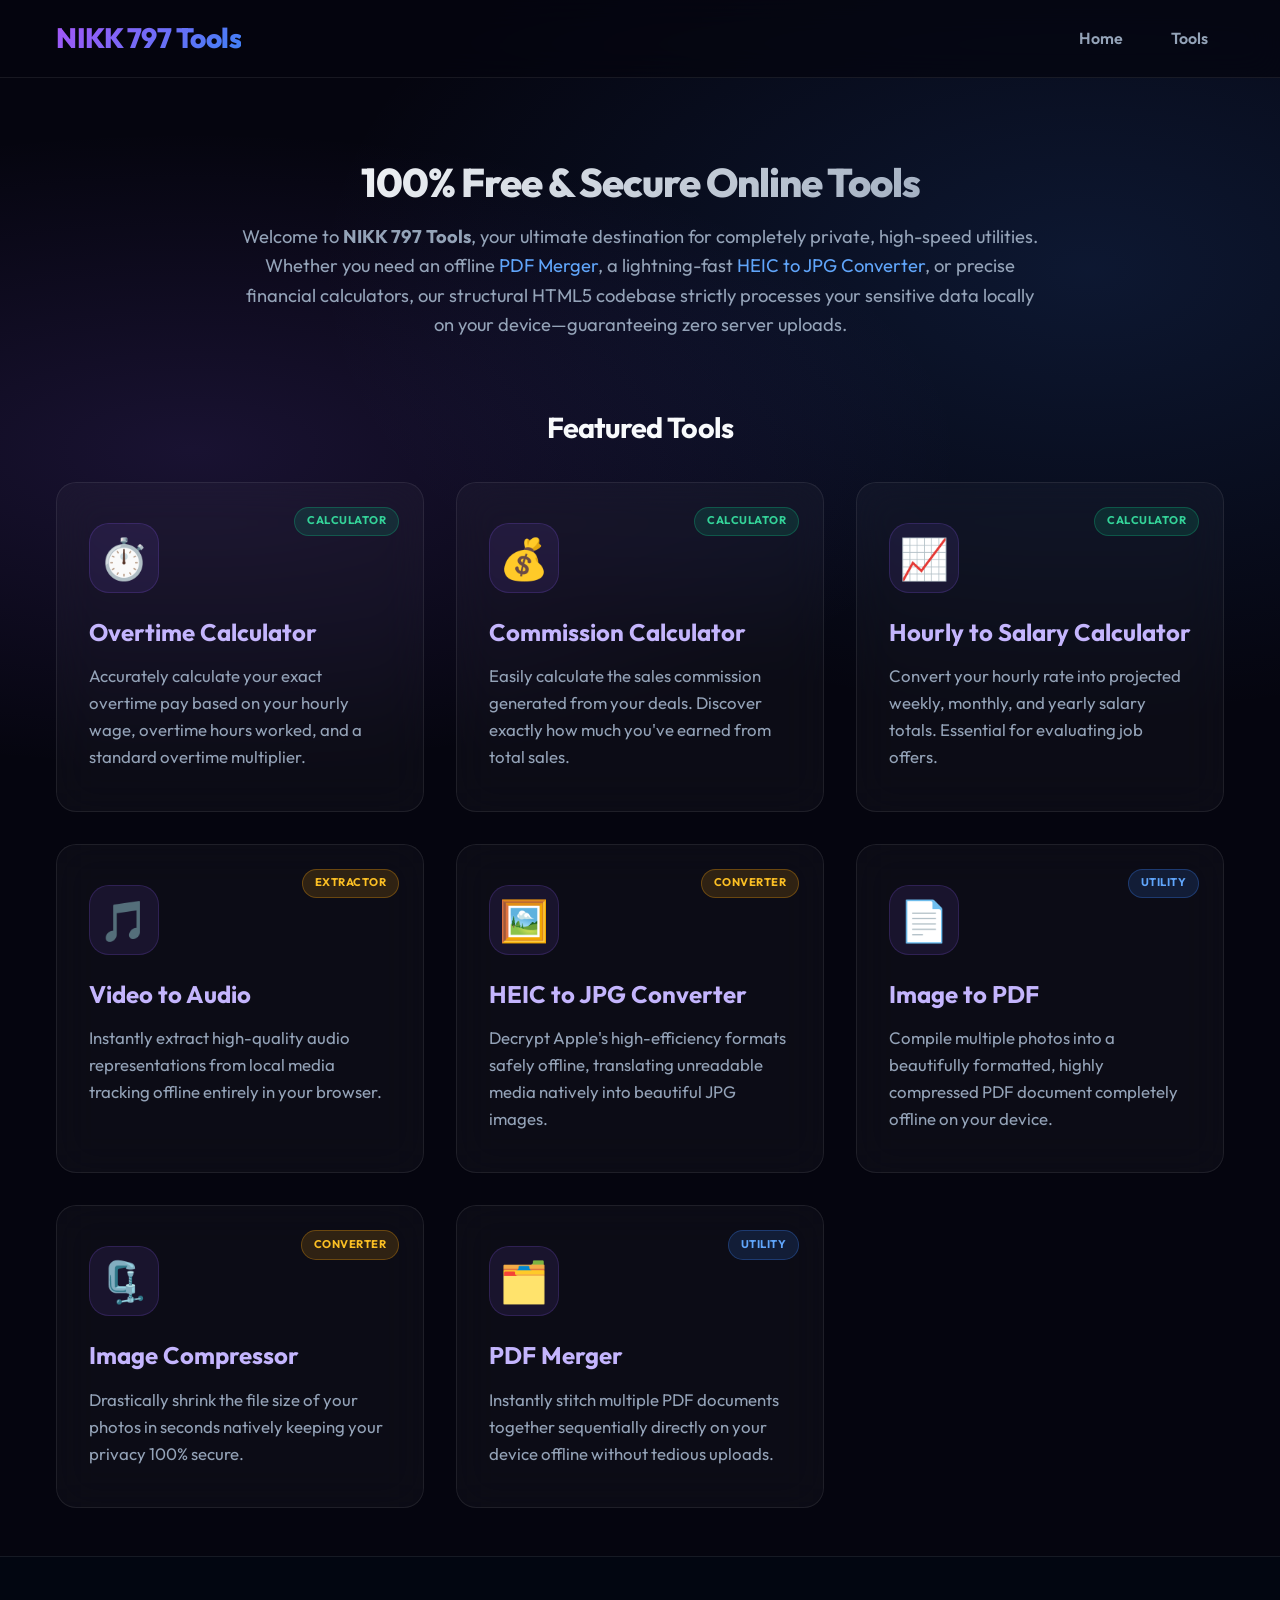
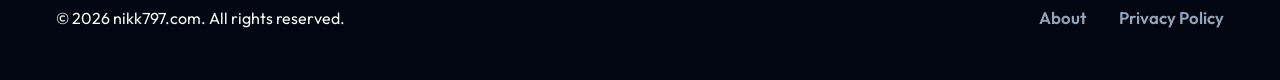
==== index.html @ 2b3e3b8f "feat: Add a new suite of web-based utility tools including various converters and calculators, and u" ====
<!DOCTYPE html>
<html lang="en">

<head>
    <meta charset="UTF-8">
    <meta name="viewport" content="width=device-width, initial-scale=1.0">
    <title>Free Online Financial Calculators & Media Tools | NIKK 797 Tools</title>
    <meta name="description"
        content="Free, fast, and 100% private online tools. Convert HEIC to JPG, extract video to audio, merge PDFs, compress images, and calculate hourly salaries entirely offline.">
    <link href="https://fonts.googleapis.com/css2?family=Outfit:wght@400;500;600;700;800&display=swap" rel="stylesheet">
    <link rel="stylesheet" href="css/styles.css">
    <link rel="icon" type="image/png" href="assets/favicon.png">
    <meta name="google-site-verification" content="NhEpedXs3ZH1ksvaYKp-4i3zHZicxryHQZaLmuGQlMc" />
</head>

<body>
    <header class="navbar">
        <div class="nav-container">
            <a href="index.html" class="logo">NIKK 797 Tools</a>
            <nav class="nav-links">
                <a href="index.html">Home</a>
                <a href="tools/index.html">Tools</a>
            </nav>
        </div>
    </header>

    <main>
        <section style="text-align: center; max-width: 800px; margin: 2rem auto 4rem auto;">
            <h1 style="font-size: 2.5rem; margin-bottom: 1rem;">100% Free & Secure Online Tools</h1>
            <p style="color: var(--text-muted); font-size: 1.15rem; line-height: 1.6;">Welcome to <strong>NIKK 797 Tools</strong>, your ultimate destination for completely private, high-speed utilities. Whether you need an offline <a href="tools/pdf-merger.html" style="color: #60a5fa;">PDF Merger</a>, a lightning-fast <a href="tools/heic-to-jpg.html" style="color: #60a5fa;">HEIC to JPG Converter</a>, or precise financial calculators, our structural HTML5 codebase strictly processes your sensitive data locally on your device—guaranteeing zero server uploads.</p>
        </section>

        <section>
            <h2 style="font-size: 1.8rem; margin-bottom: 1.5rem; text-align: center;">Featured Tools</h2>
            <div class="tools-grid">
                <a href="tools/overtime-calculator.html" class="card">
                    <span class="card-tag finance">Calculator</span>
                    <div class="card-icon">⏱️</div>
                    <h3>Overtime Calculator</h3>
                    <p>Accurately calculate your exact overtime pay based on your hourly wage, overtime hours worked,
                        and a standard overtime multiplier.</p>
                </a>
                <a href="tools/commission-calculator.html" class="card">
                    <span class="card-tag finance">Calculator</span>
                    <div class="card-icon">💰</div>
                    <h3>Commission Calculator</h3>
                    <p>Easily calculate the sales commission generated from your deals. Discover exactly how much you've
                        earned from total sales.</p>
                </a>
                <a href="tools/hourly-to-salary-calculator.html" class="card">
                    <span class="card-tag finance">Calculator</span>
                    <div class="card-icon">📈</div>
                    <h3>Hourly to Salary Calculator</h3>
                    <p>Convert your hourly rate into projected weekly, monthly, and yearly salary totals. Essential for
                        evaluating job offers.</p>
                </a>
                <a href="tools/video-to-audio.html" class="card">
                    <span class="card-tag media">Extractor</span>
                    <div class="card-icon">🎵</div>
                    <h3>Video to Audio</h3>
                    <p>Instantly extract high-quality audio representations from local media tracking offline entirely
                        in your browser.</p>
                </a>
                <a href="tools/heic-to-jpg.html" class="card">
                    <span class="card-tag media">Converter</span>
                    <div class="card-icon">🖼️</div>
                    <h3>HEIC to JPG Converter</h3>
                    <p>Decrypt Apple's high-efficiency formats safely offline, translating unreadable media natively
                        into beautiful JPG images.</p>
                </a>
                <a href="tools/image-to-pdf.html" class="card">
                    <span class="card-tag">Utility</span>
                    <div class="card-icon">📄</div>
                    <h3>Image to PDF</h3>
                    <p>Compile multiple photos into a beautifully formatted, highly compressed PDF document completely
                        offline on your device.</p>
                </a>
                <a href="tools/image-compressor.html" class="card">
                    <span class="card-tag media">Converter</span>
                    <div class="card-icon">🗜️</div>
                    <h3>Image Compressor</h3>
                    <p>Drastically shrink the file size of your photos in seconds natively keeping your privacy 100%
                        secure.</p>
                </a>
                <a href="tools/pdf-merger.html" class="card">
                    <span class="card-tag">Utility</span>
                    <div class="card-icon">🗂️</div>
                    <h3>PDF Merger</h3>
                    <p>Instantly stitch multiple PDF documents together sequentially directly on your device offline
                        without tedious uploads.</p>
                </a>
            </div>
        </section>
    </main>

    <footer class="footer">
        <div class="footer-content">
            <div>&copy; 2026 nikk797.com. All rights reserved.</div>
            <div class="footer-links">
                <a href="about.html">About</a>
                <a href="privacy.html">Privacy Policy</a>
            </div>
        </div>
    </footer>
</body>

</html>
---- css/styles.css ----
@import url('https://fonts.googleapis.com/css2?family=Outfit:wght@400;500;600;700;800&display=swap');

:root {
  --primary-color: #8b5cf6;
  --primary-hover: #7c3aed;
  --bg-color: #05050f;
  /* Very dark rich background */
  --text-main: #f8fafc;
  --text-muted: #94a3b8;
  --border-color: rgba(255, 255, 255, 0.08);
  --card-bg: rgba(255, 255, 255, 0.03);
  --radius: 20px;
  --shadow: 0 10px 30px -5px rgba(0, 0, 0, 0.5);
  --glass-shadow: 0 8px 32px 0 rgba(0, 0, 0, 0.3);
  --glow: 0 0 25px rgba(139, 92, 246, 0.35);
}

* {
  box-sizing: border-box;
  margin: 0;
  padding: 0;
}

body {
  font-family: 'Outfit', -apple-system, BlinkMacSystemFont, "Segoe UI", Roboto, sans-serif;
  background-color: var(--bg-color);
  background-image:
    radial-gradient(ellipse at 15% 50%, rgba(139, 92, 246, 0.15), transparent 50%),
    radial-gradient(ellipse at 85% 30%, rgba(59, 130, 246, 0.15), transparent 50%);
  background-attachment: fixed;
  color: var(--text-main);
  line-height: 1.6;
  display: flex;
  flex-direction: column;
  min-height: 100vh;
}

a {
  text-decoration: none;
  color: inherit;
}

/* Navbar */
.navbar {
  background: rgba(5, 5, 15, 0.7);
  backdrop-filter: blur(16px);
  -webkit-backdrop-filter: blur(16px);
  border-bottom: 1px solid var(--border-color);
  padding: 1rem 0;
  position: sticky;
  top: 0;
  z-index: 100;
}

.nav-container {
  max-width: 1200px;
  margin: 0 auto;
  padding: 0 1rem;
  display: flex;
  justify-content: space-between;
  align-items: center;
}

.logo {
  font-size: 1.75rem;
  font-weight: 800;
  background: linear-gradient(135deg, #a855f7, #3b82f6);
  -webkit-background-clip: text;
  background-clip: text;
  -webkit-text-fill-color: transparent;
  letter-spacing: -0.5px;
}

.nav-links {
  display: flex;
  gap: 1rem;
}

.nav-links a {
  font-weight: 600;
  color: var(--text-muted);
  transition: all 0.3s cubic-bezier(0.4, 0, 0.2, 1);
  padding: 0.5rem 1rem;
  border-radius: 12px;
}

.nav-links a:hover {
  color: var(--text-main);
  background: rgba(255, 255, 255, 0.08);
  transform: translateY(-2px);
}

/* Main Container */
main {
  flex: 1;
  max-width: 1200px;
  margin: 0 auto;
  padding: 3rem 1rem;
  width: 100%;
}

/* Typography */
h1 {
  font-size: 3.5rem;
  font-weight: 800;
  margin-bottom: 1rem;
  line-height: 1.2;
  letter-spacing: -0.025em;
  background: linear-gradient(135deg, #ffffff, #94a3b8);
  -webkit-background-clip: text;
  background-clip: text;
  -webkit-text-fill-color: transparent;
}

h2 {
  font-size: 2.25rem;
  font-weight: 700;
  margin-top: 2.5rem;
  margin-bottom: 1.5rem;
  letter-spacing: -0.025em;
  color: var(--text-main);
}

h3 {
  font-size: 1.5rem;
  font-weight: 700;
  margin-top: 2.5rem;
  margin-bottom: 1rem;
  color: #e2e8f0;
}

p {
  margin-bottom: 1.25rem;
  color: var(--text-muted);
  font-size: 1.1rem;
}

/* Grid Layout */
.tools-grid {
  display: grid;
  grid-template-columns: repeat(auto-fill, minmax(320px, 1fr));
  gap: 2rem;
  margin-top: 2rem;
}

/* Cards */
.card {
  background: var(--card-bg);
  backdrop-filter: blur(20px);
  -webkit-backdrop-filter: blur(20px);
  border: 1px solid var(--border-color);
  border-radius: var(--radius);
  padding: 2.5rem 2rem;
  transition: all 0.4s cubic-bezier(0.175, 0.885, 0.32, 1.275);
  display: block;
  position: relative;
  overflow: hidden;
}

.card::before {
  content: '';
  position: absolute;
  top: 0;
  left: 0;
  right: 0;
  height: 5px;
  background: linear-gradient(90deg, #8b5cf6, #3b82f6);
  opacity: 0;
  transition: opacity 0.3s ease;
}

.card:hover {
  transform: translateY(-10px) scale(1.02);
  box-shadow: var(--glass-shadow), var(--glow);
  border-color: rgba(139, 92, 246, 0.4);
}

.card:hover::before {
  opacity: 1;
}

.card-icon {
  font-size: 2.5rem;
  margin-bottom: 1.25rem;
  display: inline-flex;
  align-items: center;
  justify-content: center;
  width: 70px;
  height: 70px;
  background: rgba(139, 92, 246, 0.1);
  border: 1px solid rgba(139, 92, 246, 0.2);
  border-radius: 20px;
  line-height: 1;
  transition: all 0.4s cubic-bezier(0.175, 0.885, 0.32, 1.275);
}

.card:hover .card-icon {
  transform: scale(1.1) rotate(-8deg);
  background: rgba(139, 92, 246, 0.25);
  border-color: rgba(139, 92, 246, 0.4);
  box-shadow: 0 10px 25px rgba(139, 92, 246, 0.3);
}

.card-tag {
  position: absolute;
  top: 1.5rem;
  right: 1.5rem;
  padding: 0.3rem 0.75rem;
  font-size: 0.7rem;
  font-weight: 700;
  text-transform: uppercase;
  letter-spacing: 0.5px;
  border-radius: 50px;
  background: rgba(59, 130, 246, 0.15);
  color: #60a5fa;
  border: 1px solid rgba(59, 130, 246, 0.3);
  z-index: 10;
}

.card-tag.finance {
  background: rgba(16, 185, 129, 0.15);
  color: #34d399;
  border-color: rgba(16, 185, 129, 0.3);
}

.card-tag.media {
  background: rgba(245, 158, 11, 0.15);
  color: #fbbf24;
  border-color: rgba(245, 158, 11, 0.3);
}

.card h3 {
  margin-top: 0;
  color: #c4b5fd;
  margin-bottom: 0.75rem;
  font-size: 1.5rem;
}

.card p {
  margin-bottom: 0;
  font-size: 1.05rem;
  color: var(--text-muted);
}

/* Calculator UI */
.calculator-container {
  background: var(--card-bg);
  backdrop-filter: blur(20px);
  -webkit-backdrop-filter: blur(20px);
  border-radius: 28px;
  padding: 3.5rem 3rem;
  box-shadow: var(--glass-shadow);
  margin-bottom: 5rem;
  max-width: 650px;
  margin-left: auto;
  margin-right: auto;
  border: 1px solid var(--border-color);
  position: relative;
}

.form-group {
  margin-bottom: 2rem;
}

.form-group label {
  display: block;
  font-weight: 600;
  margin-bottom: 0.75rem;
  color: #f1f5f9;
  letter-spacing: 0.03em;
  font-size: 1.05rem;
}

.form-control {
  width: 100%;
  padding: 1.1rem 1.25rem;
  border: 2px solid rgba(255, 255, 255, 0.1);
  border-radius: 16px;
  font-size: 1.15rem;
  font-family: inherit;
  transition: all 0.3s cubic-bezier(0.4, 0, 0.2, 1);
  background-color: rgba(0, 0, 0, 0.3);
  color: white;
}

.form-control:focus {
  outline: none;
  background-color: rgba(0, 0, 0, 0.5);
  border-color: #8b5cf6;
  box-shadow: 0 0 0 5px rgba(139, 92, 246, 0.2);
  transform: translateY(-2px);
}

.form-control::placeholder {
  color: #475569;
}

.btn {
  display: inline-block;
  width: 100%;
  padding: 1.25rem 1.5rem;
  background: linear-gradient(135deg, #8b5cf6, #3b82f6);
  color: white;
  border: none;
  border-radius: 16px;
  font-size: 1.25rem;
  font-weight: 700;
  cursor: pointer;
  transition: all 0.3s cubic-bezier(0.175, 0.885, 0.32, 1.275);
  text-align: center;
  margin-top: 1rem;
  box-shadow: 0 4px 15px rgba(59, 130, 246, 0.4);
  letter-spacing: 0.5px;
}

.btn:hover {
  transform: translateY(-4px) scale(1.02);
  box-shadow: 0 10px 25px rgba(139, 92, 246, 0.6);
}

.btn:active {
  transform: translateY(2px) scale(0.98);
}

.result-box {
  margin-top: 3rem;
  padding: 2.5rem;
  background: linear-gradient(135deg, rgba(139, 92, 246, 0.1), rgba(59, 130, 246, 0.1));
  border: 1px solid rgba(139, 92, 246, 0.3);
  border-radius: 20px;
  text-align: center;
  position: relative;
  overflow: hidden;
}

.result-box::after {
  content: '';
  position: absolute;
  top: -50%;
  left: -50%;
  width: 200%;
  height: 200%;
  background: radial-gradient(circle, rgba(255, 255, 255, 0.1) 0%, transparent 60%);
  opacity: 0.5;
  pointer-events: none;
}

.result-box h4 {
  color: #c4b5fd;
  font-size: 1.1rem;
  text-transform: uppercase;
  letter-spacing: 0.15em;
  margin-bottom: 0.75rem;
  font-weight: 700;
}

.result-value {
  font-size: 3.5rem;
  font-weight: 800;
  background: linear-gradient(135deg, #a855f7, #60a5fa);
  -webkit-background-clip: text;
  background-clip: text;
  -webkit-text-fill-color: transparent;
  letter-spacing: -1px;
  text-shadow: 0 0 40px rgba(168, 85, 247, 0.5);
}

/* Results Grid For Specific Tools (Hourly/Salary) */
.result-grid {
  display: grid;
  grid-template-columns: repeat(3, 1fr);
  gap: 1.5rem;
  margin-top: 3rem;
}

.result-card {
  padding: 1.75rem 1rem;
  background: rgba(255, 255, 255, 0.03);
  border: 1px solid rgba(255, 255, 255, 0.08);
  border-radius: 20px;
  text-align: center;
  transition: all 0.4s cubic-bezier(0.175, 0.885, 0.32, 1.275);
}

.result-card:hover {
  background: rgba(139, 92, 246, 0.08);
  border-color: rgba(139, 92, 246, 0.3);
  transform: translateY(-5px) scale(1.02);
  box-shadow: 0 10px 25px rgba(0, 0, 0, 0.3);
}

.result-card h4 {
  color: #94a3b8;
  font-size: 0.95rem;
  text-transform: uppercase;
  letter-spacing: 0.1em;
  margin-bottom: 0.75rem;
  font-weight: 700;
}

.result-card .sub-value {
  font-size: 1.75rem;
  font-weight: 800;
  color: #e2e8f0;
}

.result-card.featured {
  background: linear-gradient(135deg, rgba(139, 92, 246, 0.15), rgba(59, 130, 246, 0.15));
  border-color: rgba(139, 92, 246, 0.4);
  transform: scale(1.05);
}

.result-card.featured:hover {
  transform: translateY(-5px) scale(1.08);
}

.result-card.featured h4 {
  color: #c4b5fd;
}

.result-card.featured .sub-value {
  background: linear-gradient(135deg, #a855f7, #60a5fa);
  -webkit-background-clip: text;
  background-clip: text;
  -webkit-text-fill-color: transparent;
  font-size: 2.25rem;
}


/* Content Section Styling */
.content-section {
  max-width: 800px;
  margin: 0 auto 5rem auto;
}

.content-section ul,
.content-section ol {
  margin-left: 2rem;
  margin-bottom: 2rem;
  color: var(--text-muted);
}

.content-section li {
  margin-bottom: 0.75rem;
  line-height: 1.8;
  font-size: 1.1rem;
}

.content-section li::marker {
  color: #8b5cf6;
  font-weight: bold;
}

.alert-box {
  padding: 1.75rem;
  border-radius: 16px;
  background: linear-gradient(to right, rgba(139, 92, 246, 0.15), rgba(0, 0, 0, 0));
  border-left: 5px solid #8b5cf6;
  margin-bottom: 2.5rem;
  font-size: 1.1rem;
  color: #e2e8f0;
}

/* FAQ Accordion Look */
.faq-container {
  max-width: 800px;
  margin: 0 auto;
}

.faq-item {
  margin-bottom: 1.5rem;
  padding: 2rem;
  border: 1px solid var(--border-color);
  border-radius: 20px;
  background: var(--card-bg);
  transition: all 0.3s cubic-bezier(0.4, 0, 0.2, 1);
}

.faq-item:hover {
  background: rgba(255, 255, 255, 0.05);
  border-color: rgba(139, 92, 246, 0.3);
  transform: translateX(8px);
  box-shadow: -5px 10px 20px rgba(0, 0, 0, 0.2);
}

.faq-question {
  font-weight: 800;
  font-size: 1.25rem;
  margin-bottom: 1rem;
  color: #f8fafc;
}

.faq-answer {
  color: #94a3b8;
  margin-bottom: 0;
  line-height: 1.8;
  font-size: 1.05rem;
}

/* Footer */
.footer {
  background: rgba(3, 7, 18, 0.9);
  border-top: 1px solid var(--border-color);
  padding: 3rem 0;
  margin-top: auto;
}

.footer-content {
  max-width: 1200px;
  margin: 0 auto;
  padding: 0 1rem;
  display: flex;
  justify-content: space-between;
  align-items: center;
  flex-wrap: wrap;
  gap: 1.5rem;
}

.footer-links {
  display: flex;
  gap: 2rem;
}

.footer-links a {
  color: var(--text-muted);
  font-size: 1.05rem;
  font-weight: 600;
  transition: color 0.2s ease;
}

.footer-links a:hover {
  color: #c4b5fd;
}

/* Responsive */
@media (max-width: 768px) {
  h1 {
    font-size: 2.5rem;
  }

  h2 {
    font-size: 1.85rem;
  }

  .calculator-container {
    padding: 2.5rem 1.5rem;
  }

  .result-grid {
    grid-template-columns: 1fr;
  }

  .footer-content {
    flex-direction: column;
    text-align: center;
  }

  .result-card.featured {
    transform: scale(1);
  }

  .result-card.featured:hover {
    transform: translateY(-5px);
  }
}

/* Drag and Drop Zone */
.drop-zone {
  width: 100%;
  padding: 4rem 2rem;
  border: 2px dashed rgba(255, 255, 255, 0.2);
  border-radius: 20px;
  background: rgba(0, 0, 0, 0.2);
  text-align: center;
  transition: all 0.3s cubic-bezier(0.4, 0, 0.2, 1);
  cursor: pointer;
  position: relative;
  overflow: hidden;
}

.drop-zone:hover, .drop-zone.dragover {
  border-color: var(--primary-color);
  background: rgba(139, 92, 246, 0.1);
  transform: translateY(-2px);
}

.drop-zone-icon {
  font-size: 3.5rem;
  color: var(--primary-color);
  margin-bottom: 1rem;
}

.drop-zone-text {
  font-size: 1.25rem;
  color: var(--text-main);
  margin-bottom: 0.5rem;
  font-weight: 700;
}

.drop-zone-hint {
  font-size: 1rem;
  color: var(--text-muted);
}

.file-info {
  display: flex;
  align-items: center;
  justify-content: center;
  gap: 1.5rem;
  padding: 1.5rem;
  background: rgba(139, 92, 246, 0.1);
  border: 1px solid rgba(139, 92, 246, 0.3);
  border-radius: 16px;
  margin-top: 2rem;
}

.file-name {
  font-weight: 700;
  color: #e2e8f0;
  word-break: break-all;
  font-size: 1.1rem;
}

.file-size {
  color: #94a3b8;
  font-size: 1rem;
  background: rgba(0,0,0,0.3);
  padding: 0.25rem 0.75rem;
  border-radius: 12px;
}

/* Spinner */
.spinner {
  width: 48px;
  height: 48px;
  border: 4px solid rgba(139, 92, 246, 0.2);
  border-top-color: var(--primary-color);
  border-radius: 50%;
  animation: spin 1s linear infinite;
  margin: 0 auto 1.5rem auto;
}

@keyframes spin {
  to { transform: rotate(360deg); }
}
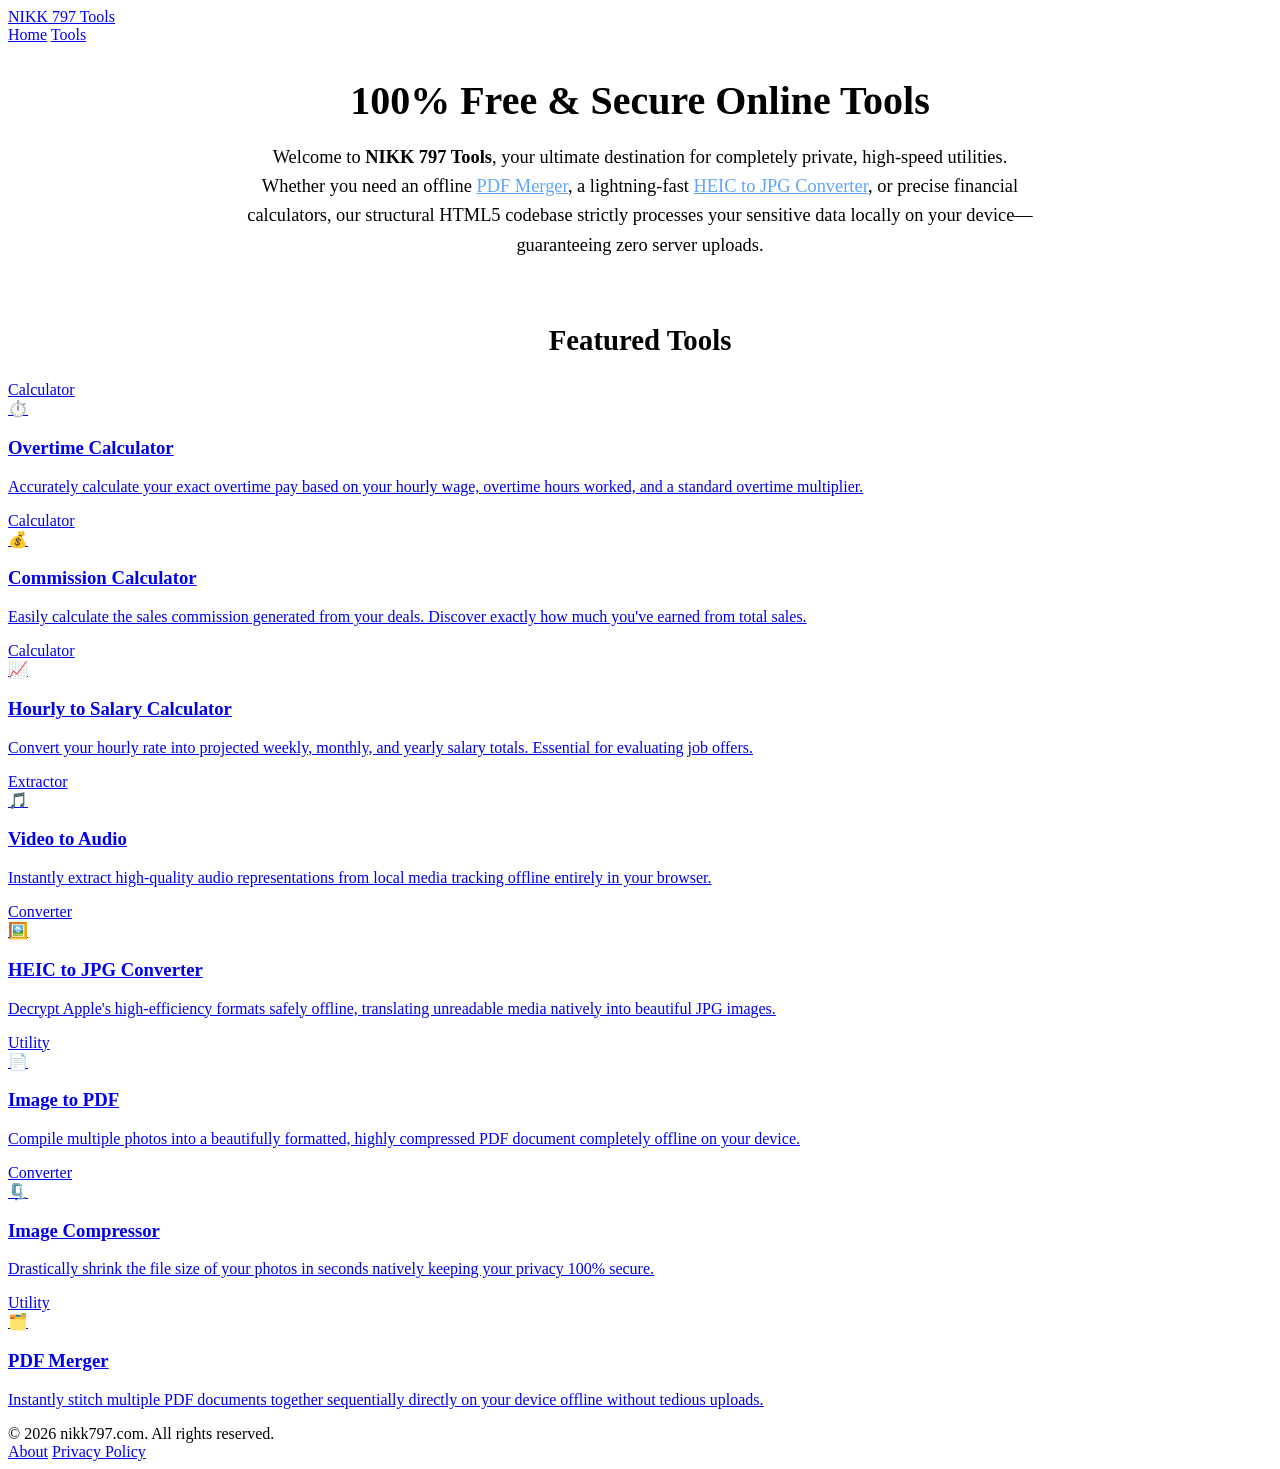
==== commit 9886fa4c: "feat: add new web tools, stylesheet, and update main index page" ====
--- a/index.html
+++ b/index.html
@@ -8,7 +8,7 @@
     <meta name="description"
         content="Free, fast, and 100% private online tools. Convert HEIC to JPG, extract video to audio, merge PDFs, compress images, and calculate hourly salaries entirely offline.">
     <link href="https://fonts.googleapis.com/css2?family=Outfit:wght@400;500;600;700;800&display=swap" rel="stylesheet">
-    <link rel="stylesheet" href="css/styles.css">
+    <link rel="stylesheet" href="css/styles.cssop">
     <link rel="icon" type="image/png" href="assets/favicon.png">
     <meta name="google-site-verification" content="NhEpedXs3ZH1ksvaYKp-4i3zHZicxryHQZaLmuGQlMc" />
 </head>
@@ -27,7 +27,13 @@
     <main>
         <section style="text-align: center; max-width: 800px; margin: 2rem auto 4rem auto;">
             <h1 style="font-size: 2.5rem; margin-bottom: 1rem;">100% Free & Secure Online Tools</h1>
-            <p style="color: var(--text-muted); font-size: 1.15rem; line-height: 1.6;">Welcome to <strong>NIKK 797 Tools</strong>, your ultimate destination for completely private, high-speed utilities. Whether you need an offline <a href="tools/pdf-merger.html" style="color: #60a5fa;">PDF Merger</a>, a lightning-fast <a href="tools/heic-to-jpg.html" style="color: #60a5fa;">HEIC to JPG Converter</a>, or precise financial calculators, our structural HTML5 codebase strictly processes your sensitive data locally on your device—guaranteeing zero server uploads.</p>
+            <p style="color: var(--text-muted); font-size: 1.15rem; line-height: 1.6;">Welcome to <strong>NIKK 797
+                    Tools</strong>, your ultimate destination for completely private, high-speed utilities. Whether you
+                need an offline <a href="tools/pdf-merger.html" style="color: #60a5fa;">PDF Merger</a>, a lightning-fast
+                <a href="tools/heic-to-jpg.html" style="color: #60a5fa;">HEIC to JPG Converter</a>, or precise financial
+                calculators, our structural HTML5 codebase strictly processes your sensitive data locally on your
+                device—guaranteeing zero server uploads.
+            </p>
         </section>
 
         <section>
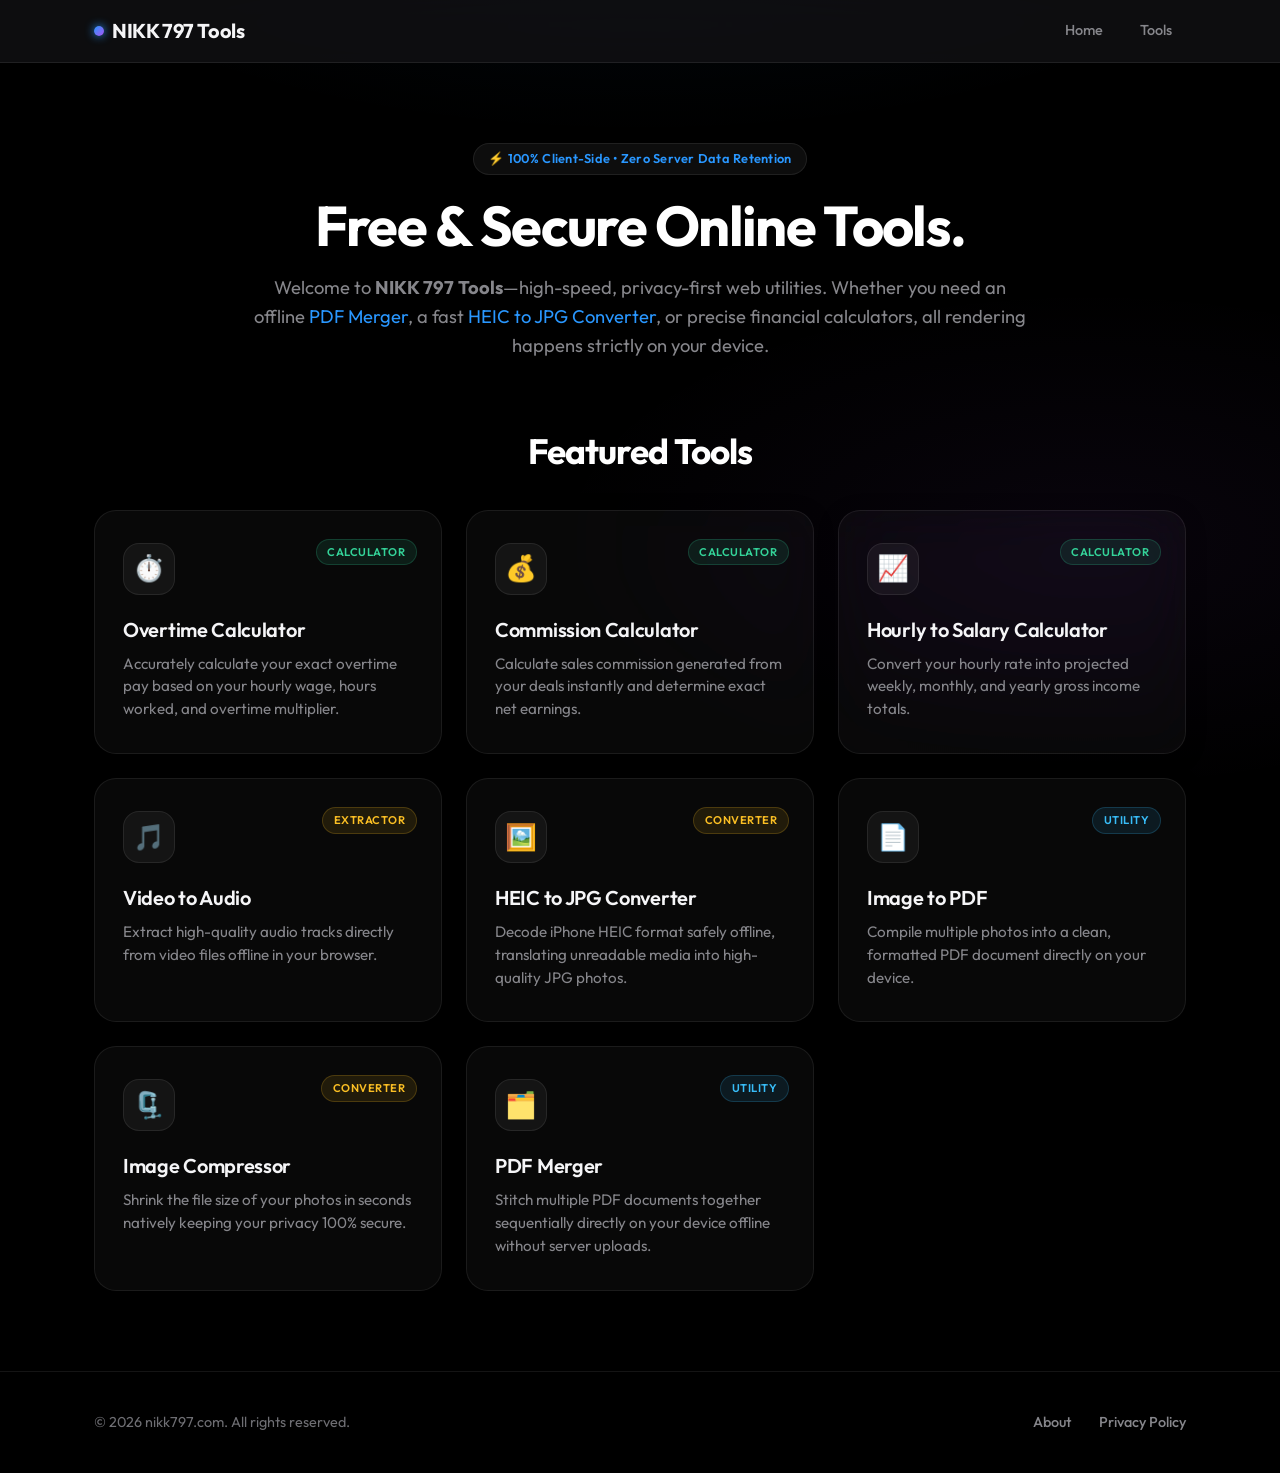
==== commit 3bbbf18d: "fix: correct stylesheet path and update landing page content" ====
--- a/index.html
+++ b/index.html
@@ -8,7 +8,7 @@
     <meta name="description"
         content="Free, fast, and 100% private online tools. Convert HEIC to JPG, extract video to audio, merge PDFs, compress images, and calculate hourly salaries entirely offline.">
     <link href="https://fonts.googleapis.com/css2?family=Outfit:wght@400;500;600;700;800&display=swap" rel="stylesheet">
-    <link rel="stylesheet" href="css/styles.cssop">
+    <link rel="stylesheet" href="css/styles.css">
     <link rel="icon" type="image/png" href="assets/favicon.png">
     <meta name="google-site-verification" content="NhEpedXs3ZH1ksvaYKp-4i3zHZicxryHQZaLmuGQlMc" />
 </head>
@@ -25,75 +25,64 @@
     </header>
 
     <main>
-        <section style="text-align: center; max-width: 800px; margin: 2rem auto 4rem auto;">
-            <h1 style="font-size: 2.5rem; margin-bottom: 1rem;">100% Free & Secure Online Tools</h1>
-            <p style="color: var(--text-muted); font-size: 1.15rem; line-height: 1.6;">Welcome to <strong>NIKK 797
-                    Tools</strong>, your ultimate destination for completely private, high-speed utilities. Whether you
-                need an offline <a href="tools/pdf-merger.html" style="color: #60a5fa;">PDF Merger</a>, a lightning-fast
-                <a href="tools/heic-to-jpg.html" style="color: #60a5fa;">HEIC to JPG Converter</a>, or precise financial
-                calculators, our structural HTML5 codebase strictly processes your sensitive data locally on your
-                device—guaranteeing zero server uploads.
+        <section style="text-align: center; max-width: 780px; margin: 2rem auto 4rem auto;">
+            <div class="hero-tag">⚡ 100% Client-Side • Zero Server Data Retention</div>
+            <h1>Free & Secure Online Tools.</h1>
+            <p style="font-size: 1.15rem; line-height: 1.6; color: var(--text-muted);">
+                Welcome to <strong>NIKK 797 Tools</strong>—high-speed, privacy-first web utilities. Whether you need an offline <a href="tools/pdf-merger.html" style="color: var(--accent-blue);">PDF Merger</a>, a fast <a href="tools/heic-to-jpg.html" style="color: var(--accent-blue);">HEIC to JPG Converter</a>, or precise financial calculators, all rendering happens strictly on your device.
             </p>
         </section>
 
         <section>
-            <h2 style="font-size: 1.8rem; margin-bottom: 1.5rem; text-align: center;">Featured Tools</h2>
+            <h2 style="margin-bottom: 1.5rem; text-align: center;">Featured Tools</h2>
             <div class="tools-grid">
                 <a href="tools/overtime-calculator.html" class="card">
                     <span class="card-tag finance">Calculator</span>
                     <div class="card-icon">⏱️</div>
                     <h3>Overtime Calculator</h3>
-                    <p>Accurately calculate your exact overtime pay based on your hourly wage, overtime hours worked,
-                        and a standard overtime multiplier.</p>
+                    <p>Accurately calculate your exact overtime pay based on your hourly wage, hours worked, and overtime multiplier.</p>
                 </a>
                 <a href="tools/commission-calculator.html" class="card">
                     <span class="card-tag finance">Calculator</span>
                     <div class="card-icon">💰</div>
                     <h3>Commission Calculator</h3>
-                    <p>Easily calculate the sales commission generated from your deals. Discover exactly how much you've
-                        earned from total sales.</p>
+                    <p>Calculate sales commission generated from your deals instantly and determine exact net earnings.</p>
                 </a>
                 <a href="tools/hourly-to-salary-calculator.html" class="card">
                     <span class="card-tag finance">Calculator</span>
                     <div class="card-icon">📈</div>
                     <h3>Hourly to Salary Calculator</h3>
-                    <p>Convert your hourly rate into projected weekly, monthly, and yearly salary totals. Essential for
-                        evaluating job offers.</p>
+                    <p>Convert your hourly rate into projected weekly, monthly, and yearly gross income totals.</p>
                 </a>
                 <a href="tools/video-to-audio.html" class="card">
                     <span class="card-tag media">Extractor</span>
                     <div class="card-icon">🎵</div>
                     <h3>Video to Audio</h3>
-                    <p>Instantly extract high-quality audio representations from local media tracking offline entirely
-                        in your browser.</p>
+                    <p>Extract high-quality audio tracks directly from video files offline in your browser.</p>
                 </a>
                 <a href="tools/heic-to-jpg.html" class="card">
                     <span class="card-tag media">Converter</span>
                     <div class="card-icon">🖼️</div>
                     <h3>HEIC to JPG Converter</h3>
-                    <p>Decrypt Apple's high-efficiency formats safely offline, translating unreadable media natively
-                        into beautiful JPG images.</p>
+                    <p>Decode iPhone HEIC format safely offline, translating unreadable media into high-quality JPG photos.</p>
                 </a>
                 <a href="tools/image-to-pdf.html" class="card">
                     <span class="card-tag">Utility</span>
                     <div class="card-icon">📄</div>
                     <h3>Image to PDF</h3>
-                    <p>Compile multiple photos into a beautifully formatted, highly compressed PDF document completely
-                        offline on your device.</p>
+                    <p>Compile multiple photos into a clean, formatted PDF document directly on your device.</p>
                 </a>
                 <a href="tools/image-compressor.html" class="card">
                     <span class="card-tag media">Converter</span>
                     <div class="card-icon">🗜️</div>
                     <h3>Image Compressor</h3>
-                    <p>Drastically shrink the file size of your photos in seconds natively keeping your privacy 100%
-                        secure.</p>
+                    <p>Shrink the file size of your photos in seconds natively keeping your privacy 100% secure.</p>
                 </a>
                 <a href="tools/pdf-merger.html" class="card">
                     <span class="card-tag">Utility</span>
                     <div class="card-icon">🗂️</div>
                     <h3>PDF Merger</h3>
-                    <p>Instantly stitch multiple PDF documents together sequentially directly on your device offline
-                        without tedious uploads.</p>
+                    <p>Stitch multiple PDF documents together sequentially directly on your device offline without server uploads.</p>
                 </a>
             </div>
         </section>
--- a/css/styles.css
+++ b/css/styles.css
@@ -0,0 +1,684 @@
+@import url('https://fonts.googleapis.com/css2?family=Outfit:wght@400;500;600;700;800&display=swap');
+
+:root {
+  /* Apple-inspired Color Palette */
+  --bg-color: #000000;
+  --bg-surface: #0a0a0c;
+  --bg-elevated: #121215;
+  --bg-translucent: rgba(18, 18, 21, 0.75);
+  
+  --text-main: #f5f5f7;
+  --text-muted: #86868b;
+  --text-subtle: #6e6e73;
+  
+  --border-color: rgba(255, 255, 255, 0.08);
+  --border-hover: rgba(255, 255, 255, 0.18);
+  --border-strong: rgba(255, 255, 255, 0.25);
+  
+  --card-bg: rgba(255, 255, 255, 0.03);
+  --card-bg-hover: rgba(255, 255, 255, 0.055);
+  
+  --accent-primary: #0071e3;
+  --accent-primary-hover: #0077ed;
+  --accent-blue: #2997ff;
+  --accent-purple: #a855f7;
+  --accent-emerald: #34d399;
+  --accent-amber: #fbbf24;
+  --accent-sky: #38bdf8;
+  
+  /* Squircles & Radii */
+  --radius-sm: 10px;
+  --radius-md: 16px;
+  --radius-lg: 22px;
+  --radius-xl: 28px;
+  --radius-pill: 980px;
+
+  /* Easing Curves */
+  --spring-easing: cubic-bezier(0.16, 1, 0.3, 1);
+  --shadow-subtle: 0 4px 20px rgba(0, 0, 0, 0.3);
+  --shadow-elevated: 0 20px 40px -15px rgba(0, 0, 0, 0.6);
+  --shadow-glow: 0 0 40px rgba(41, 151, 255, 0.15);
+}
+
+* {
+  box-sizing: border-box;
+  margin: 0;
+  padding: 0;
+  -webkit-font-smoothing: antialiased;
+  -moz-osx-font-smoothing: grayscale;
+}
+
+body {
+  font-family: -apple-system, BlinkMacSystemFont, "SF Pro Display", "SF Pro Text", "Outfit", "Segoe UI", Roboto, sans-serif;
+  background-color: var(--bg-color);
+  background-image: 
+    radial-gradient(ellipse 80% 50% at 50% -20%, rgba(41, 151, 255, 0.08), transparent 70%),
+    radial-gradient(ellipse 60% 40% at 85% 60%, rgba(168, 85, 247, 0.05), transparent 70%);
+  background-attachment: fixed;
+  color: var(--text-main);
+  line-height: 1.5;
+  display: flex;
+  flex-direction: column;
+  min-height: 100vh;
+  overflow-x: hidden;
+}
+
+a {
+  text-decoration: none;
+  color: inherit;
+  transition: color 0.2s var(--spring-easing);
+}
+
+/* Translucent Glass Navbar */
+.navbar {
+  background: var(--bg-translucent);
+  backdrop-filter: saturate(180%) blur(20px);
+  -webkit-backdrop-filter: saturate(180%) blur(20px);
+  border-bottom: 1px solid var(--border-color);
+  padding: 0.85rem 0;
+  position: sticky;
+  top: 0;
+  z-index: 1000;
+  transition: background 0.3s ease;
+}
+
+.nav-container {
+  max-width: 1140px;
+  margin: 0 auto;
+  padding: 0 1.5rem;
+  display: flex;
+  justify-content: space-between;
+  align-items: center;
+}
+
+.logo {
+  font-size: 1.25rem;
+  font-weight: 700;
+  letter-spacing: -0.02em;
+  color: var(--text-main);
+  display: flex;
+  align-items: center;
+  gap: 0.5rem;
+}
+
+.logo::before {
+  content: '';
+  display: inline-block;
+  width: 10px;
+  height: 10px;
+  border-radius: 50%;
+  background: linear-gradient(135deg, var(--accent-blue), var(--accent-purple));
+  box-shadow: 0 0 10px var(--accent-blue);
+}
+
+.nav-links {
+  display: flex;
+  gap: 0.5rem;
+}
+
+.nav-links a {
+  font-size: 0.9rem;
+  font-weight: 500;
+  color: var(--text-muted);
+  padding: 0.4rem 0.9rem;
+  border-radius: var(--radius-pill);
+  transition: all 0.25s var(--spring-easing);
+}
+
+.nav-links a:hover {
+  color: var(--text-main);
+  background: rgba(255, 255, 255, 0.08);
+}
+
+/* Main Container */
+main {
+  flex: 1;
+  max-width: 1140px;
+  margin: 0 auto;
+  padding: 3rem 1.5rem 5rem 1.5rem;
+  width: 100%;
+}
+
+/* Apple Typography System */
+h1 {
+  font-size: clamp(2.2rem, 4.5vw, 3.5rem);
+  font-weight: 700;
+  letter-spacing: -0.03em;
+  line-height: 1.1;
+  color: #ffffff;
+  margin-bottom: 1rem;
+}
+
+h2 {
+  font-size: clamp(1.6rem, 3vw, 2.2rem);
+  font-weight: 700;
+  letter-spacing: -0.025em;
+  margin-top: 3rem;
+  margin-bottom: 1.25rem;
+  color: #ffffff;
+}
+
+h3 {
+  font-size: 1.25rem;
+  font-weight: 600;
+  letter-spacing: -0.015em;
+  color: var(--text-main);
+  margin-top: 1.5rem;
+  margin-bottom: 0.5rem;
+}
+
+p {
+  color: var(--text-muted);
+  font-size: 1.05rem;
+  line-height: 1.6;
+  margin-bottom: 1.25rem;
+}
+
+/* Apple Hero Tag Badge */
+.hero-tag {
+  display: inline-flex;
+  align-items: center;
+  gap: 0.5rem;
+  padding: 0.35rem 0.9rem;
+  font-size: 0.8rem;
+  font-weight: 600;
+  letter-spacing: 0.02em;
+  border-radius: var(--radius-pill);
+  background: rgba(255, 255, 255, 0.05);
+  border: 1px solid var(--border-color);
+  color: var(--accent-blue);
+  margin-bottom: 1.25rem;
+}
+
+/* Grid Layout */
+.tools-grid {
+  display: grid;
+  grid-template-columns: repeat(auto-fill, minmax(320px, 1fr));
+  gap: 1.5rem;
+  margin-top: 2rem;
+}
+
+/* Apple Squircle Cards */
+.card {
+  background: var(--card-bg);
+  backdrop-filter: blur(25px) saturate(190%);
+  -webkit-backdrop-filter: blur(25px) saturate(190%);
+  border: 1px solid var(--border-color);
+  border-radius: var(--radius-lg);
+  padding: 2rem 1.75rem;
+  transition: transform 0.4s var(--spring-easing), 
+              background-color 0.4s var(--spring-easing), 
+              border-color 0.4s var(--spring-easing), 
+              box-shadow 0.4s var(--spring-easing);
+  display: flex;
+  flex-direction: column;
+  position: relative;
+  overflow: hidden;
+  box-shadow: var(--shadow-subtle);
+}
+
+.card:hover {
+  transform: translateY(-4px) scale(1.005);
+  background: var(--card-bg-hover);
+  border-color: var(--border-hover);
+  box-shadow: var(--shadow-elevated);
+}
+
+.card-icon {
+  width: 52px;
+  height: 52px;
+  border-radius: var(--radius-md);
+  background: rgba(255, 255, 255, 0.05);
+  border: 1px solid var(--border-color);
+  font-size: 1.6rem;
+  display: inline-flex;
+  align-items: center;
+  justify-content: center;
+  margin-bottom: 1.25rem;
+  transition: transform 0.4s var(--spring-easing), background-color 0.4s ease;
+}
+
+.card:hover .card-icon {
+  transform: scale(1.08);
+  background: rgba(255, 255, 255, 0.08);
+  border-color: var(--border-strong);
+}
+
+/* Tag Pill Badges */
+.card-tag {
+  position: absolute;
+  top: 1.75rem;
+  right: 1.5rem;
+  padding: 0.25rem 0.65rem;
+  font-size: 0.7rem;
+  font-weight: 600;
+  text-transform: uppercase;
+  letter-spacing: 0.05em;
+  border-radius: var(--radius-pill);
+  background: rgba(56, 189, 248, 0.1);
+  color: var(--accent-sky);
+  border: 1px solid rgba(56, 189, 248, 0.2);
+}
+
+.card-tag.finance {
+  background: rgba(52, 211, 153, 0.1);
+  color: var(--accent-emerald);
+  border-color: rgba(52, 211, 153, 0.2);
+}
+
+.card-tag.media {
+  background: rgba(251, 191, 36, 0.1);
+  color: var(--accent-amber);
+  border-color: rgba(251, 191, 36, 0.2);
+}
+
+.card h3 {
+  margin-top: 0;
+  margin-bottom: 0.5rem;
+  font-size: 1.25rem;
+  color: var(--text-main);
+  font-weight: 600;
+  letter-spacing: -0.015em;
+}
+
+.card p {
+  margin-bottom: 0;
+  font-size: 0.95rem;
+  color: var(--text-muted);
+  line-height: 1.5;
+}
+
+/* Calculator & Tool Container */
+.calculator-container {
+  background: rgba(255, 255, 255, 0.025);
+  backdrop-filter: blur(30px) saturate(190%);
+  -webkit-backdrop-filter: blur(30px) saturate(190%);
+  border-radius: var(--radius-xl);
+  padding: 3rem 2.25rem;
+  box-shadow: var(--shadow-elevated);
+  margin: 0 auto 4rem auto;
+  max-width: 680px;
+  border: 1px solid var(--border-color);
+  position: relative;
+}
+
+.form-group {
+  margin-bottom: 1.75rem;
+}
+
+.form-group label {
+  display: block;
+  font-weight: 600;
+  margin-bottom: 0.6rem;
+  color: var(--text-main);
+  font-size: 0.95rem;
+  letter-spacing: -0.01em;
+}
+
+.form-control {
+  width: 100%;
+  padding: 0.85rem 1.1rem;
+  border: 1px solid var(--border-color);
+  border-radius: var(--radius-md);
+  font-size: 1.05rem;
+  font-family: inherit;
+  transition: all 0.25s var(--spring-easing);
+  background-color: rgba(255, 255, 255, 0.04);
+  color: var(--text-main);
+}
+
+.form-control:focus {
+  outline: none;
+  background-color: rgba(255, 255, 255, 0.08);
+  border-color: var(--accent-blue);
+  box-shadow: 0 0 0 4px rgba(41, 151, 255, 0.15);
+}
+
+.form-control::placeholder {
+  color: var(--text-subtle);
+}
+
+/* Apple Buttons */
+.btn {
+  display: inline-flex;
+  align-items: center;
+  justify-content: center;
+  gap: 0.5rem;
+  width: 100%;
+  padding: 0.9rem 1.75rem;
+  background: var(--accent-primary);
+  color: #ffffff;
+  border: none;
+  border-radius: var(--radius-pill);
+  font-size: 1.05rem;
+  font-weight: 600;
+  cursor: pointer;
+  transition: all 0.3s var(--spring-easing);
+  text-align: center;
+  margin-top: 1rem;
+  box-shadow: 0 4px 15px rgba(0, 113, 227, 0.35);
+  letter-spacing: -0.01em;
+}
+
+.btn:hover {
+  background: var(--accent-primary-hover);
+  transform: translateY(-2px);
+  box-shadow: 0 8px 25px rgba(0, 113, 227, 0.5);
+}
+
+.btn:active {
+  transform: scale(0.97);
+}
+
+/* Secondary Button Style */
+.btn-secondary {
+  background: rgba(255, 255, 255, 0.08) !important;
+  color: var(--text-main) !important;
+  border: 1px solid var(--border-color) !important;
+  box-shadow: none !important;
+}
+
+.btn-secondary:hover {
+  background: rgba(255, 255, 255, 0.14) !important;
+  border-color: var(--border-hover) !important;
+  transform: translateY(-2px);
+}
+
+/* Results Display Box */
+.result-box {
+  margin-top: 2.5rem;
+  padding: 2.25rem 1.75rem;
+  background: rgba(255, 255, 255, 0.025);
+  border: 1px solid var(--border-color);
+  border-radius: var(--radius-lg);
+  text-align: center;
+  position: relative;
+  overflow: hidden;
+}
+
+.result-box h4 {
+  color: var(--text-muted);
+  font-size: 0.85rem;
+  text-transform: uppercase;
+  letter-spacing: 0.12em;
+  margin-bottom: 0.5rem;
+  font-weight: 600;
+}
+
+.result-value {
+  font-size: clamp(2.4rem, 5vw, 3.5rem);
+  font-weight: 700;
+  color: #ffffff;
+  letter-spacing: -0.03em;
+  font-variant-numeric: tabular-nums;
+  line-height: 1.1;
+}
+
+/* Results Grid For Specific Tools (Hourly/Salary) */
+.result-grid {
+  display: grid;
+  grid-template-columns: repeat(3, 1fr);
+  gap: 1.25rem;
+  margin-top: 2.5rem;
+}
+
+.result-card {
+  padding: 1.5rem 1rem;
+  background: rgba(255, 255, 255, 0.025);
+  border: 1px solid var(--border-color);
+  border-radius: var(--radius-md);
+  text-align: center;
+  transition: all 0.3s var(--spring-easing);
+}
+
+.result-card:hover {
+  background: rgba(255, 255, 255, 0.05);
+  border-color: var(--border-hover);
+  transform: translateY(-3px);
+}
+
+.result-card h4 {
+  color: var(--text-muted);
+  font-size: 0.8rem;
+  text-transform: uppercase;
+  letter-spacing: 0.08em;
+  margin-bottom: 0.5rem;
+  font-weight: 600;
+}
+
+.result-card .sub-value {
+  font-size: 1.5rem;
+  font-weight: 700;
+  color: #ffffff;
+  font-variant-numeric: tabular-nums;
+}
+
+.result-card.featured {
+  background: rgba(41, 151, 255, 0.08);
+  border-color: rgba(41, 151, 255, 0.3);
+}
+
+.result-card.featured:hover {
+  background: rgba(41, 151, 255, 0.12);
+  border-color: rgba(41, 151, 255, 0.45);
+}
+
+.result-card.featured h4 {
+  color: var(--accent-blue);
+}
+
+.result-card.featured .sub-value {
+  color: #ffffff;
+  font-size: 1.85rem;
+}
+
+/* Content Sections & Article Formatting */
+.content-section {
+  max-width: 780px;
+  margin: 0 auto 4rem auto;
+}
+
+.content-section h2 {
+  border-top: 1px solid var(--border-color);
+  padding-top: 2.5rem;
+}
+
+.content-section ul,
+.content-section ol {
+  margin-left: 1.75rem;
+  margin-bottom: 2rem;
+  color: var(--text-muted);
+}
+
+.content-section li {
+  margin-bottom: 0.75rem;
+  line-height: 1.7;
+  font-size: 1.05rem;
+}
+
+.content-section li::marker {
+  color: var(--accent-blue);
+  font-weight: 600;
+}
+
+/* Drag and Drop Zone */
+.drop-zone {
+  width: 100%;
+  padding: 3.5rem 1.5rem;
+  border: 2px dashed var(--border-color);
+  border-radius: var(--radius-lg);
+  background: rgba(255, 255, 255, 0.015);
+  text-align: center;
+  transition: all 0.3s var(--spring-easing);
+  cursor: pointer;
+  position: relative;
+  overflow: hidden;
+}
+
+.drop-zone:hover, .drop-zone.dragover {
+  border-color: var(--accent-blue);
+  background: rgba(41, 151, 255, 0.06);
+  transform: scale(1.005);
+}
+
+.drop-zone-icon {
+  font-size: 3rem;
+  margin-bottom: 1rem;
+  display: inline-block;
+  transition: transform 0.3s var(--spring-easing);
+}
+
+.drop-zone:hover .drop-zone-icon {
+  transform: translateY(-4px) scale(1.05);
+}
+
+.drop-zone-text {
+  font-size: 1.15rem;
+  color: var(--text-main);
+  margin-bottom: 0.35rem;
+  font-weight: 600;
+  letter-spacing: -0.01em;
+}
+
+.drop-zone-hint {
+  font-size: 0.95rem;
+  color: var(--text-muted);
+}
+
+.file-info {
+  display: flex;
+  align-items: center;
+  justify-content: space-between;
+  gap: 1rem;
+  padding: 1.15rem 1.5rem;
+  background: rgba(255, 255, 255, 0.04);
+  border: 1px solid var(--border-color);
+  border-radius: var(--radius-md);
+  margin-top: 1.5rem;
+}
+
+.file-name {
+  font-weight: 600;
+  color: var(--text-main);
+  word-break: break-all;
+  font-size: 1rem;
+}
+
+.file-size {
+  color: var(--text-muted);
+  font-size: 0.9rem;
+  background: rgba(255, 255, 255, 0.06);
+  padding: 0.2rem 0.6rem;
+  border-radius: var(--radius-sm);
+}
+
+/* Spinner */
+.spinner {
+  width: 42px;
+  height: 42px;
+  border: 3px solid rgba(255, 255, 255, 0.1);
+  border-top-color: var(--accent-blue);
+  border-radius: 50%;
+  animation: spin 0.8s linear infinite;
+  margin: 0 auto 1.25rem auto;
+}
+
+@keyframes spin {
+  to { transform: rotate(360deg); }
+}
+
+/* FAQ Container */
+.faq-container {
+  max-width: 780px;
+  margin: 0 auto;
+}
+
+.faq-item {
+  margin-bottom: 1rem;
+  padding: 1.5rem 1.75rem;
+  border: 1px solid var(--border-color);
+  border-radius: var(--radius-md);
+  background: var(--card-bg);
+  transition: all 0.3s var(--spring-easing);
+}
+
+.faq-item:hover {
+  background: var(--card-bg-hover);
+  border-color: var(--border-hover);
+}
+
+.faq-question {
+  font-weight: 600;
+  font-size: 1.15rem;
+  margin-bottom: 0.5rem;
+  color: var(--text-main);
+  letter-spacing: -0.01em;
+}
+
+.faq-answer {
+  color: var(--text-muted);
+  margin-bottom: 0;
+  line-height: 1.6;
+  font-size: 1rem;
+}
+
+/* Footer */
+.footer {
+  background: #000000;
+  border-top: 1px solid var(--border-color);
+  padding: 2.5rem 0;
+  margin-top: auto;
+}
+
+.footer-content {
+  max-width: 1140px;
+  margin: 0 auto;
+  padding: 0 1.5rem;
+  display: flex;
+  justify-content: space-between;
+  align-items: center;
+  flex-wrap: wrap;
+  gap: 1.25rem;
+  color: var(--text-subtle);
+  font-size: 0.9rem;
+}
+
+.footer-links {
+  display: flex;
+  gap: 1.75rem;
+}
+
+.footer-links a {
+  color: var(--text-muted);
+  font-size: 0.9rem;
+  font-weight: 500;
+}
+
+.footer-links a:hover {
+  color: var(--text-main);
+}
+
+/* Responsive Breakpoints */
+@media (max-width: 768px) {
+  h1 {
+    font-size: 2.2rem;
+  }
+
+  h2 {
+    font-size: 1.6rem;
+  }
+
+  .calculator-container {
+    padding: 2rem 1.25rem;
+    border-radius: var(--radius-lg);
+  }
+
+  .result-grid {
+    grid-template-columns: 1fr;
+  }
+
+  .footer-content {
+    flex-direction: column;
+    text-align: center;
+  }
+}
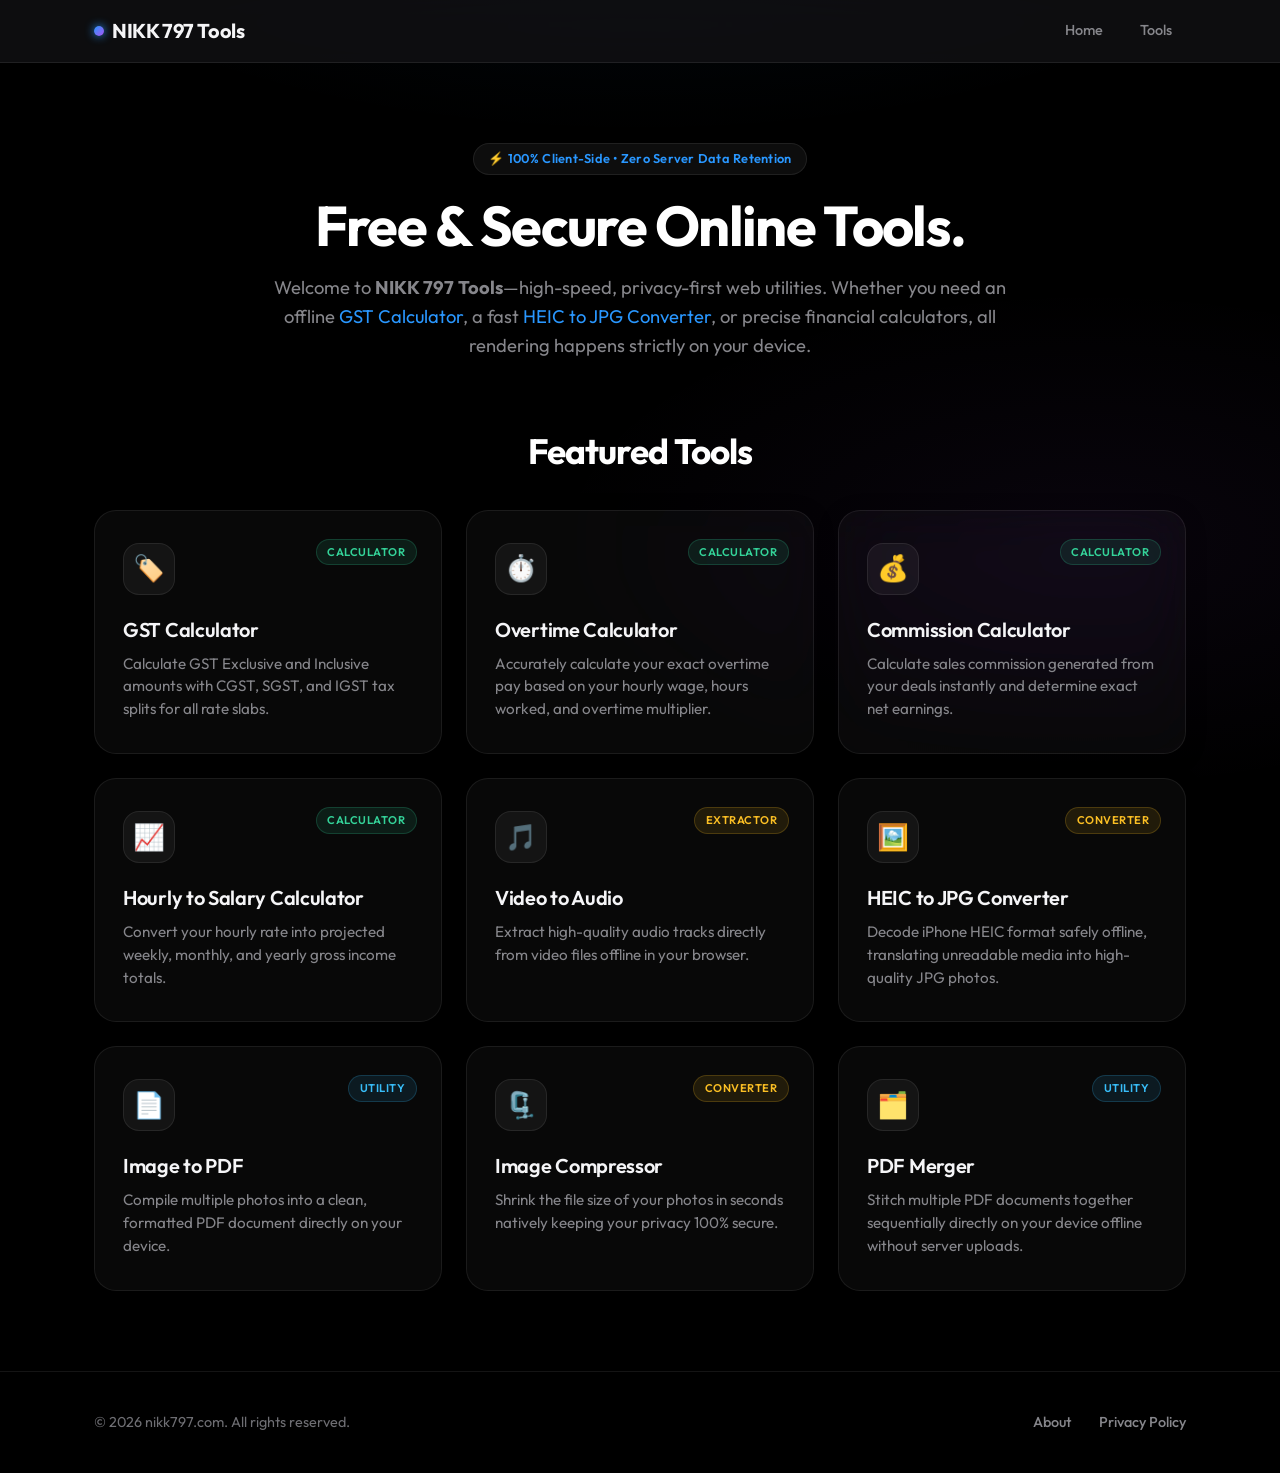
==== commit 803dcc97: "feat: add GST calculator tool and directory page" ====
--- a/index.html
+++ b/index.html
@@ -6,7 +6,7 @@
     <meta name="viewport" content="width=device-width, initial-scale=1.0">
     <title>Free Online Financial Calculators & Media Tools | NIKK 797 Tools</title>
     <meta name="description"
-        content="Free, fast, and 100% private online tools. Convert HEIC to JPG, extract video to audio, merge PDFs, compress images, and calculate hourly salaries entirely offline.">
+        content="Free, fast, and 100% private online tools. Calculate GST, convert HEIC to JPG, extract video to audio, merge PDFs, compress images, and calculate hourly salaries entirely offline.">
     <link href="https://fonts.googleapis.com/css2?family=Outfit:wght@400;500;600;700;800&display=swap" rel="stylesheet">
     <link rel="stylesheet" href="css/styles.css">
     <link rel="icon" type="image/png" href="assets/favicon.png">
@@ -29,13 +29,19 @@
             <div class="hero-tag">⚡ 100% Client-Side • Zero Server Data Retention</div>
             <h1>Free & Secure Online Tools.</h1>
             <p style="font-size: 1.15rem; line-height: 1.6; color: var(--text-muted);">
-                Welcome to <strong>NIKK 797 Tools</strong>—high-speed, privacy-first web utilities. Whether you need an offline <a href="tools/pdf-merger.html" style="color: var(--accent-blue);">PDF Merger</a>, a fast <a href="tools/heic-to-jpg.html" style="color: var(--accent-blue);">HEIC to JPG Converter</a>, or precise financial calculators, all rendering happens strictly on your device.
+                Welcome to <strong>NIKK 797 Tools</strong>—high-speed, privacy-first web utilities. Whether you need an offline <a href="tools/gst-calculator.html" style="color: var(--accent-blue);">GST Calculator</a>, a fast <a href="tools/heic-to-jpg.html" style="color: var(--accent-blue);">HEIC to JPG Converter</a>, or precise financial calculators, all rendering happens strictly on your device.
             </p>
         </section>
 
         <section>
             <h2 style="margin-bottom: 1.5rem; text-align: center;">Featured Tools</h2>
             <div class="tools-grid">
+                <a href="tools/gst-calculator.html" class="card">
+                    <span class="card-tag finance">Calculator</span>
+                    <div class="card-icon">🏷️</div>
+                    <h3>GST Calculator</h3>
+                    <p>Calculate GST Exclusive and Inclusive amounts with CGST, SGST, and IGST tax splits for all rate slabs.</p>
+                </a>
                 <a href="tools/overtime-calculator.html" class="card">
                     <span class="card-tag finance">Calculator</span>
                     <div class="card-icon">⏱️</div>
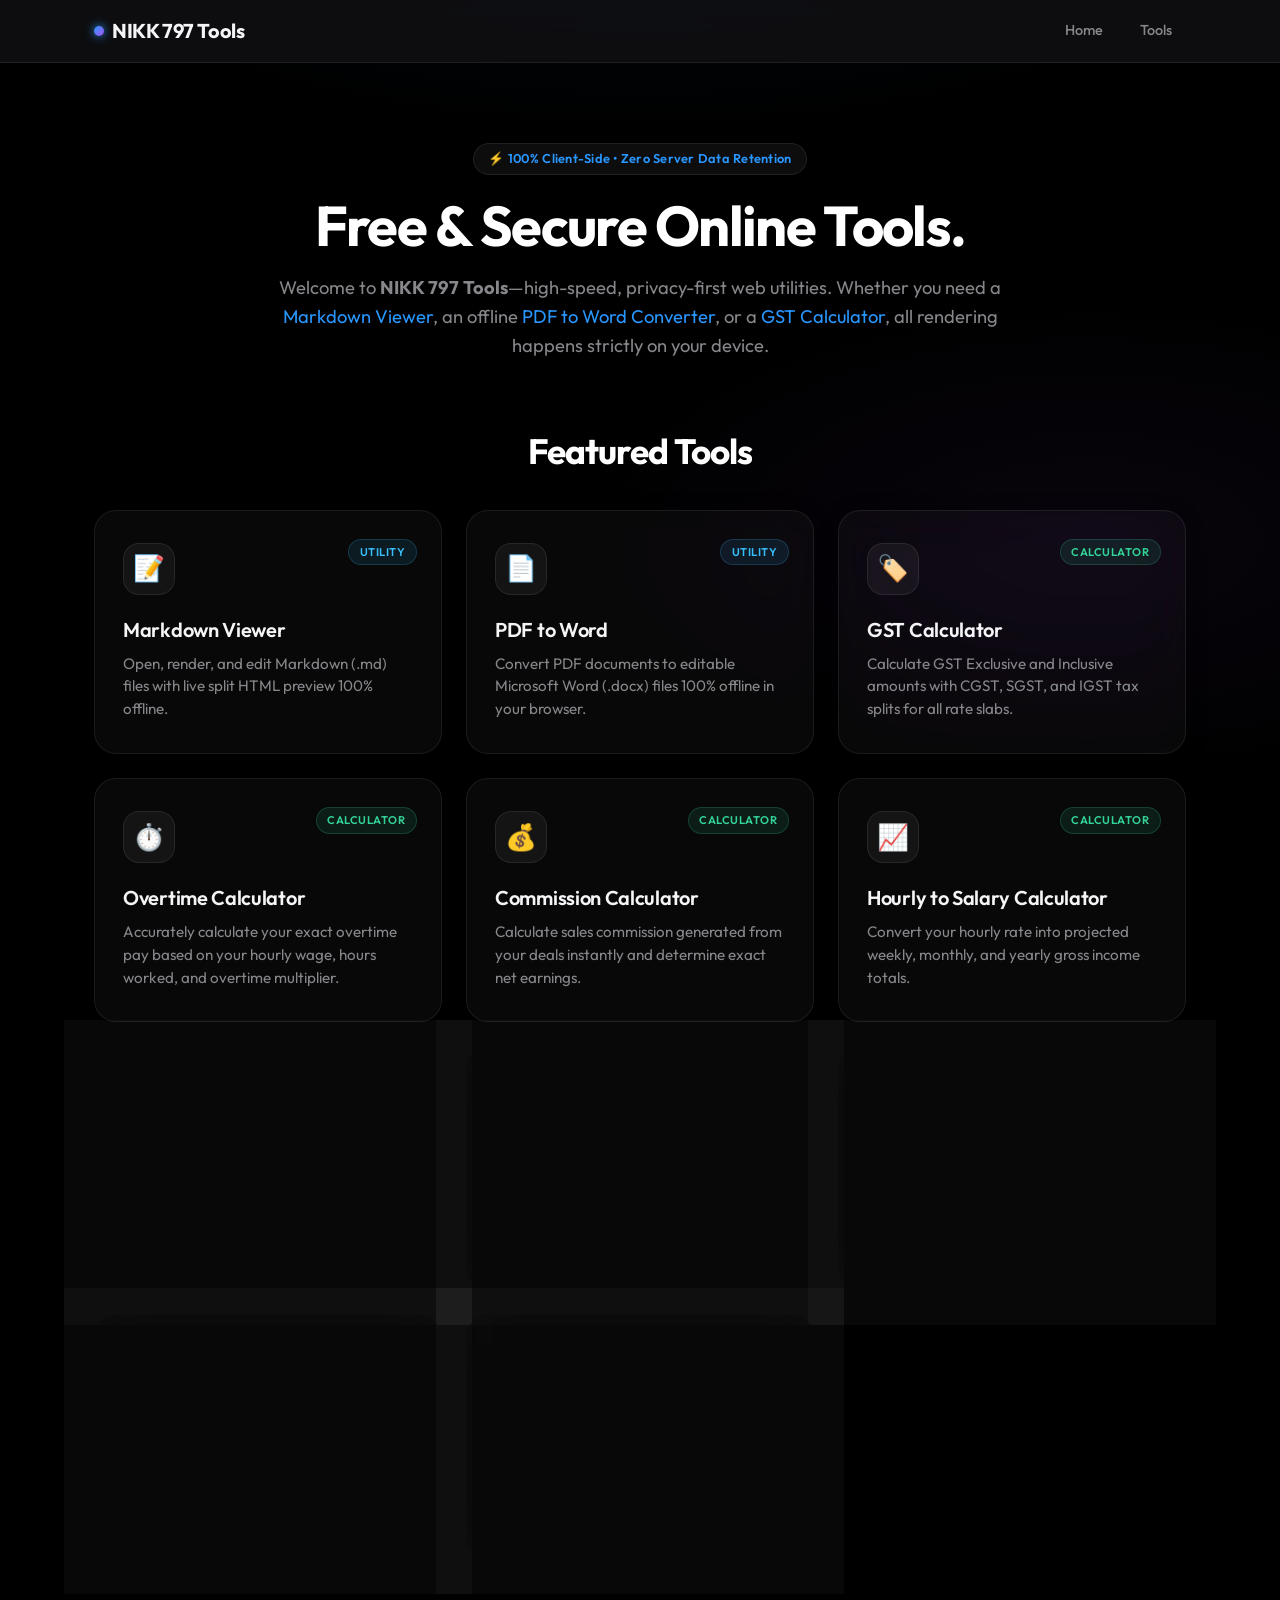
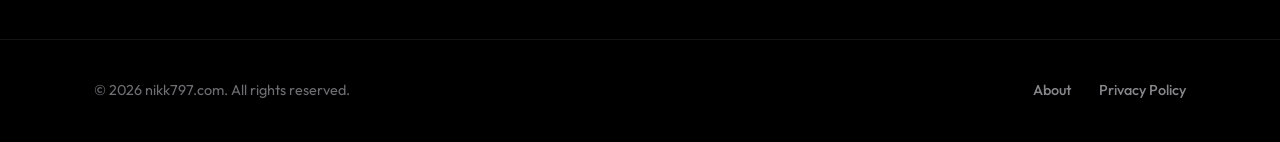
==== commit c2605636: "feat: add online markdown viewer tool with live preview and client-side editing" ====
--- a/index.html
+++ b/index.html
@@ -6,7 +6,7 @@
     <meta name="viewport" content="width=device-width, initial-scale=1.0">
     <title>Free Online Financial Calculators & Media Tools | NIKK 797 Tools</title>
     <meta name="description"
-        content="Free, fast, and 100% private online tools. Calculate GST, convert HEIC to JPG, extract video to audio, merge PDFs, compress images, and calculate hourly salaries entirely offline.">
+        content="Free, fast, and 100% private online tools. View Markdown files, convert PDF to Word, calculate GST, convert HEIC to JPG, extract video to audio, merge PDFs, and compress images entirely offline.">
     <link href="https://fonts.googleapis.com/css2?family=Outfit:wght@400;500;600;700;800&display=swap" rel="stylesheet">
     <link rel="stylesheet" href="css/styles.css">
     <link rel="icon" type="image/png" href="assets/favicon.png">
@@ -29,13 +29,25 @@
             <div class="hero-tag">⚡ 100% Client-Side • Zero Server Data Retention</div>
             <h1>Free & Secure Online Tools.</h1>
             <p style="font-size: 1.15rem; line-height: 1.6; color: var(--text-muted);">
-                Welcome to <strong>NIKK 797 Tools</strong>—high-speed, privacy-first web utilities. Whether you need an offline <a href="tools/gst-calculator.html" style="color: var(--accent-blue);">GST Calculator</a>, a fast <a href="tools/heic-to-jpg.html" style="color: var(--accent-blue);">HEIC to JPG Converter</a>, or precise financial calculators, all rendering happens strictly on your device.
+                Welcome to <strong>NIKK 797 Tools</strong>—high-speed, privacy-first web utilities. Whether you need a <a href="tools/markdown-viewer.html" style="color: var(--accent-blue);">Markdown Viewer</a>, an offline <a href="tools/pdf-to-word.html" style="color: var(--accent-blue);">PDF to Word Converter</a>, or a <a href="tools/gst-calculator.html" style="color: var(--accent-blue);">GST Calculator</a>, all rendering happens strictly on your device.
             </p>
         </section>
 
         <section>
             <h2 style="margin-bottom: 1.5rem; text-align: center;">Featured Tools</h2>
             <div class="tools-grid">
+                <a href="tools/markdown-viewer.html" class="card">
+                    <span class="card-tag">Utility</span>
+                    <div class="card-icon">📝</div>
+                    <h3>Markdown Viewer</h3>
+                    <p>Open, render, and edit Markdown (.md) files with live split HTML preview 100% offline.</p>
+                </a>
+                <a href="tools/pdf-to-word.html" class="card">
+                    <span class="card-tag">Utility</span>
+                    <div class="card-icon">📄</div>
+                    <h3>PDF to Word</h3>
+                    <p>Convert PDF documents to editable Microsoft Word (.docx) files 100% offline in your browser.</p>
+                </a>
                 <a href="tools/gst-calculator.html" class="card">
                     <span class="card-tag finance">Calculator</span>
                     <div class="card-icon">🏷️</div>
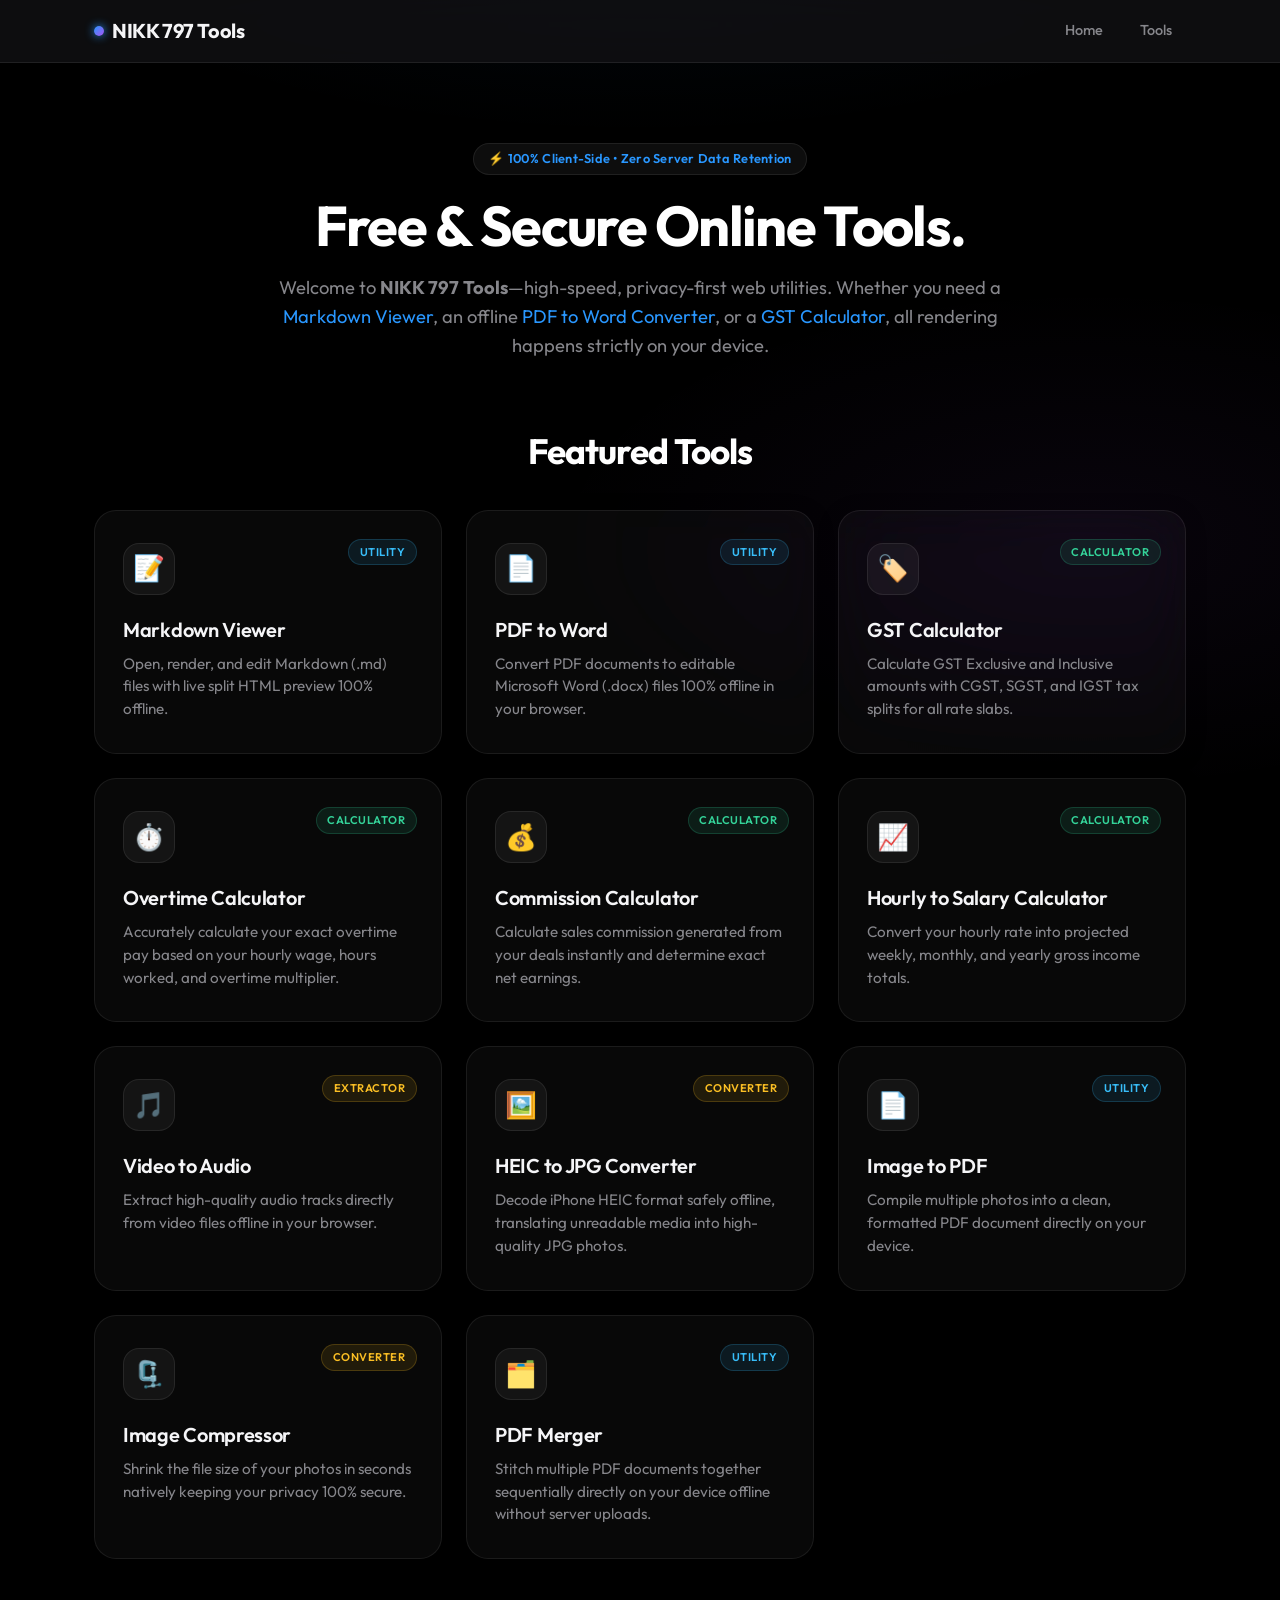
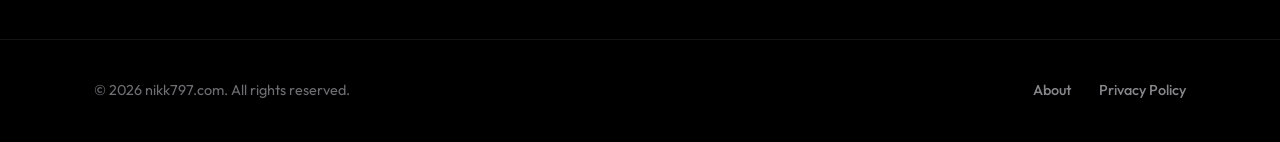
==== commit 97de5b1f: "feat: add markdown viewer tool with live preview and export capabilities" ====
--- a/index.html
+++ b/index.html
@@ -29,7 +29,11 @@
             <div class="hero-tag">⚡ 100% Client-Side • Zero Server Data Retention</div>
             <h1>Free & Secure Online Tools.</h1>
             <p style="font-size: 1.15rem; line-height: 1.6; color: var(--text-muted);">
-                Welcome to <strong>NIKK 797 Tools</strong>—high-speed, privacy-first web utilities. Whether you need a <a href="tools/markdown-viewer.html" style="color: var(--accent-blue);">Markdown Viewer</a>, an offline <a href="tools/pdf-to-word.html" style="color: var(--accent-blue);">PDF to Word Converter</a>, or a <a href="tools/gst-calculator.html" style="color: var(--accent-blue);">GST Calculator</a>, all rendering happens strictly on your device.
+                Welcome to <strong>NIKK 797 Tools</strong>—high-speed, privacy-first web utilities. Whether you need a
+                <a href="tools/markdown-viewer.html" style="color: var(--accent-blue);">Markdown Viewer</a>, an offline
+                <a href="tools/pdf-to-word.html" style="color: var(--accent-blue);">PDF to Word Converter</a>, or a <a
+                    href="tools/gst-calculator.html" style="color: var(--accent-blue);">GST Calculator</a>, all
+                rendering happens strictly on your device.
             </p>
         </section>
 
@@ -52,19 +56,22 @@
                     <span class="card-tag finance">Calculator</span>
                     <div class="card-icon">🏷️</div>
                     <h3>GST Calculator</h3>
-                    <p>Calculate GST Exclusive and Inclusive amounts with CGST, SGST, and IGST tax splits for all rate slabs.</p>
+                    <p>Calculate GST Exclusive and Inclusive amounts with CGST, SGST, and IGST tax splits for all rate
+                        slabs.</p>
                 </a>
                 <a href="tools/overtime-calculator.html" class="card">
                     <span class="card-tag finance">Calculator</span>
                     <div class="card-icon">⏱️</div>
                     <h3>Overtime Calculator</h3>
-                    <p>Accurately calculate your exact overtime pay based on your hourly wage, hours worked, and overtime multiplier.</p>
+                    <p>Accurately calculate your exact overtime pay based on your hourly wage, hours worked, and
+                        overtime multiplier.</p>
                 </a>
                 <a href="tools/commission-calculator.html" class="card">
                     <span class="card-tag finance">Calculator</span>
                     <div class="card-icon">💰</div>
                     <h3>Commission Calculator</h3>
-                    <p>Calculate sales commission generated from your deals instantly and determine exact net earnings.</p>
+                    <p>Calculate sales commission generated from your deals instantly and determine exact net earnings.
+                    </p>
                 </a>
                 <a href="tools/hourly-to-salary-calculator.html" class="card">
                     <span class="card-tag finance">Calculator</span>
@@ -82,7 +89,8 @@
                     <span class="card-tag media">Converter</span>
                     <div class="card-icon">🖼️</div>
                     <h3>HEIC to JPG Converter</h3>
-                    <p>Decode iPhone HEIC format safely offline, translating unreadable media into high-quality JPG photos.</p>
+                    <p>Decode iPhone HEIC format safely offline, translating unreadable media into high-quality JPG
+                        photos.</p>
                 </a>
                 <a href="tools/image-to-pdf.html" class="card">
                     <span class="card-tag">Utility</span>
@@ -100,7 +108,8 @@
                     <span class="card-tag">Utility</span>
                     <div class="card-icon">🗂️</div>
                     <h3>PDF Merger</h3>
-                    <p>Stitch multiple PDF documents together sequentially directly on your device offline without server uploads.</p>
+                    <p>Stitch multiple PDF documents together sequentially directly on your device offline without
+                        server uploads.</p>
                 </a>
             </div>
         </section>
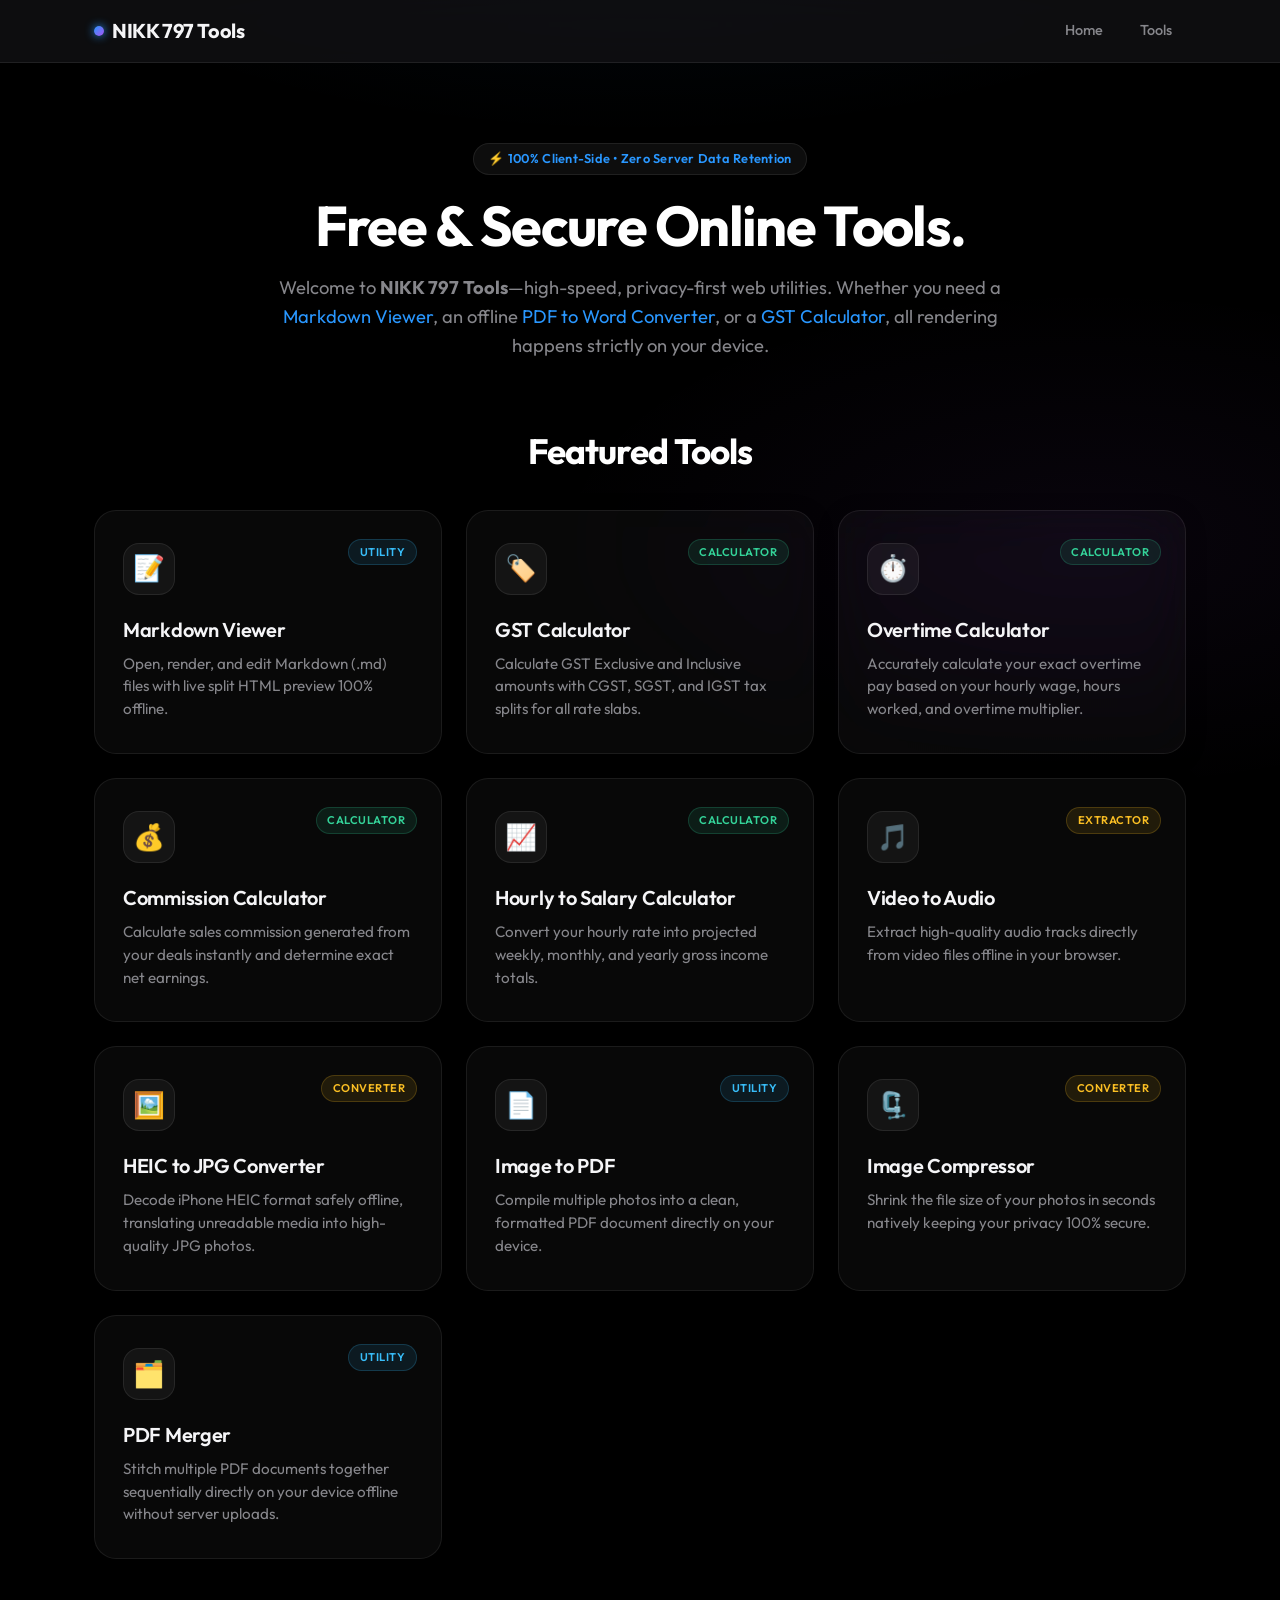
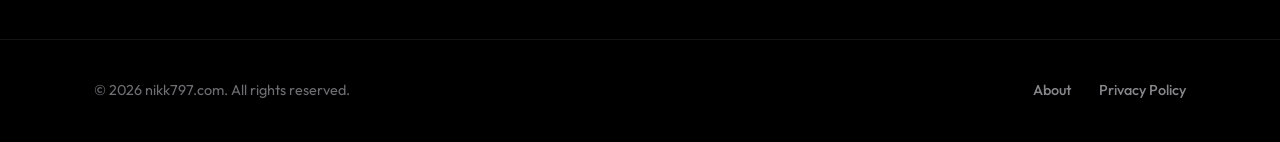
==== commit d4643b5b: "feat: add tools directory page with search functionality" ====
--- a/index.html
+++ b/index.html
@@ -46,12 +46,7 @@
                     <h3>Markdown Viewer</h3>
                     <p>Open, render, and edit Markdown (.md) files with live split HTML preview 100% offline.</p>
                 </a>
-                <a href="tools/pdf-to-word.html" class="card">
-                    <span class="card-tag">Utility</span>
-                    <div class="card-icon">📄</div>
-                    <h3>PDF to Word</h3>
-                    <p>Convert PDF documents to editable Microsoft Word (.docx) files 100% offline in your browser.</p>
-                </a>
+
                 <a href="tools/gst-calculator.html" class="card">
                     <span class="card-tag finance">Calculator</span>
                     <div class="card-icon">🏷️</div>
